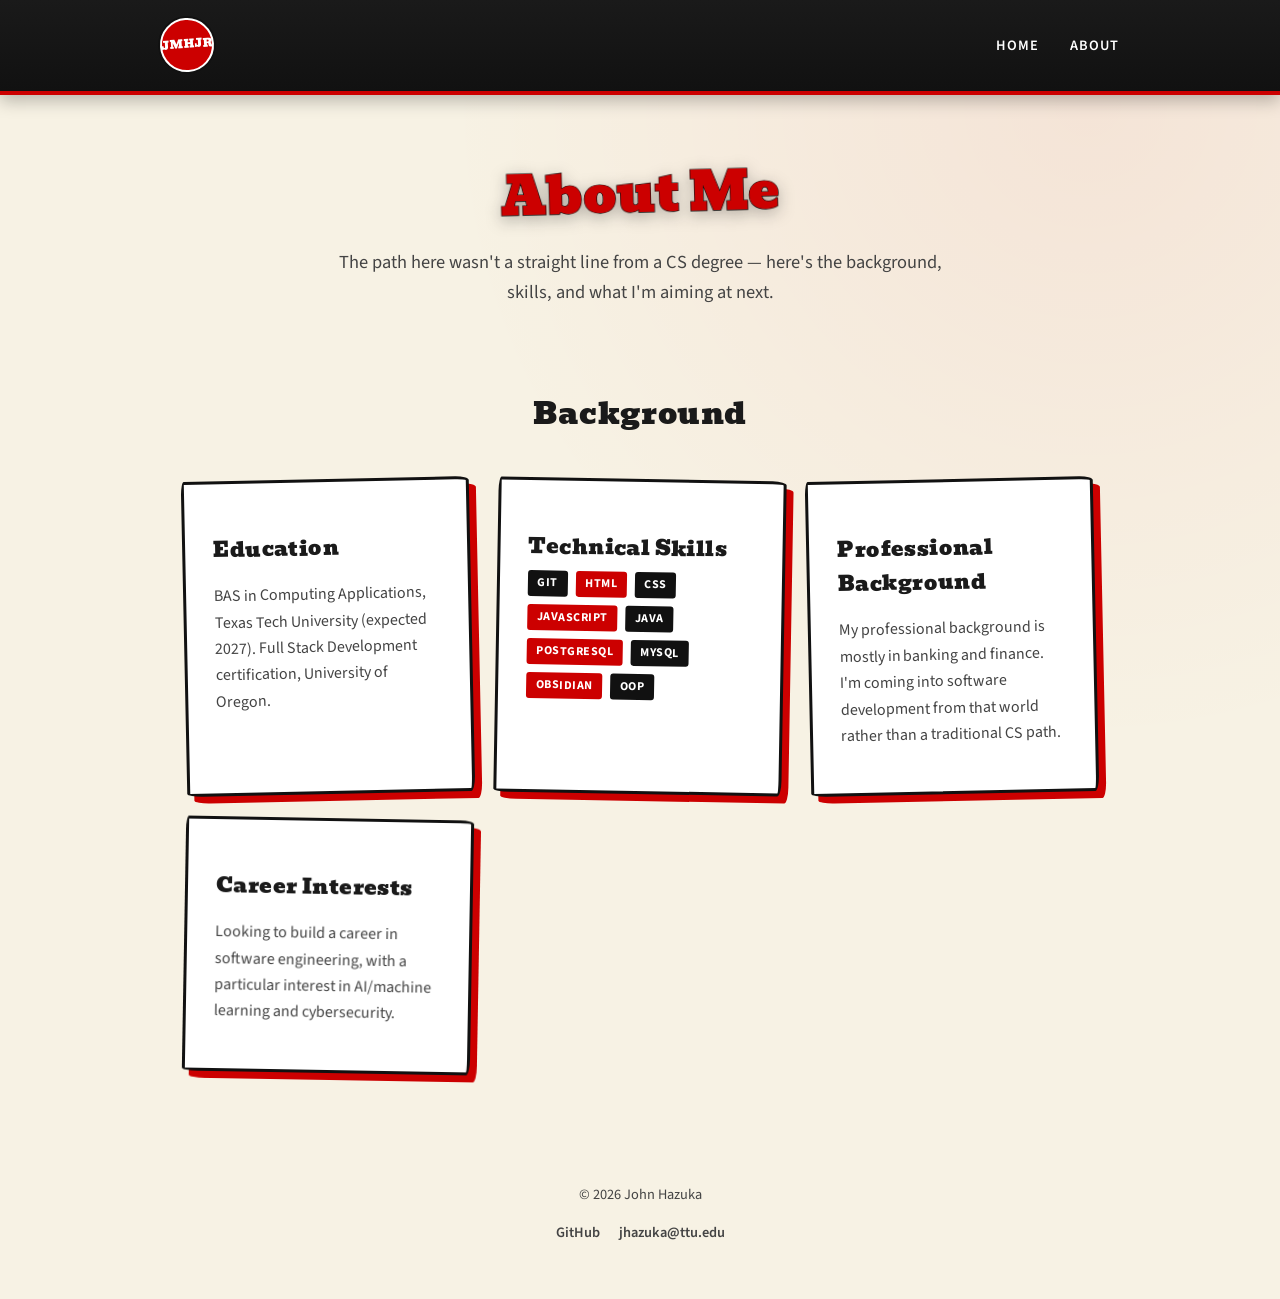
==== about.html @ 1c402051 "About Page- CSS About Page. CSS, Screen Sizes" ====
<!DOCTYPE html>
<html lang="en">
<head>
  <meta charset="UTF-8">
  <meta name="viewport" content="width=device-width, initial-scale=1.0">
  <meta name="description" content="About John Hazuka Jr. — education, technical skills, background, and career interests.">
  <link rel="icon" href="data:image/svg+xml,%3Csvg xmlns='http://www.w3.org/2000/svg' viewBox='0 0 100 100'%3E%3Ccircle cx='50' cy='50' r='46' fill='%23cc0000' stroke='%23111' stroke-width='6'/%3E%3Ctext x='50' y='64' font-family='Georgia, serif' font-size='48' font-weight='bold' fill='%23fff' text-anchor='middle'%3EJ%3C/text%3E%3C/svg%3E">
  <title>About — John Hazuka</title>
  <link rel="preconnect" href="https://fonts.googleapis.com">
  <link href="https://fonts.googleapis.com/css2?family=Bevan&family=Source+Sans+3:wght@400;600;700&display=swap" rel="stylesheet">
  <link rel="stylesheet" href="style.css">
</head>
<body>
  <header class="site-header">
    <div class="nav-inner">
      <a href="index.html" class="site-badge" aria-label="John Hazuka Jr. — home">JMHJR</a>
      <nav class="site-nav">
        <a href="index.html">Home</a>
        <a href="about.html" aria-current="page">About</a>
      </nav>
    </div>
  </header>

  <main>
    <section class="hero">
      <h1 data-text="About Me">About Me</h1>
      <p>The path here wasn't a straight line from a CS degree — here's the background, skills, and what I'm aiming at next.</p>
    </section>

    <section class="projects">
      <h2>Background</h2>

      <div class="project-grid">
        <article class="project-card">
          <h3>Education</h3>
          <p>BAS in Computing Applications, Texas Tech University (expected 2027). Full Stack Development certification, University of Oregon.</p>
        </article>

        <article class="project-card">
          <h3>Technical Skills</h3>
          <ul class="tag-list">
            <li>Git</li>
            <li>HTML</li>
            <li>CSS</li>
            <li>JavaScript</li>
            <li>Java</li>
            <li>PostgreSQL</li>
            <li>MySQL</li>
            <li>Obsidian</li>
            <li>OOP</li>
          </ul>
        </article>

        <article class="project-card">
          <h3>Professional Background</h3>
          <p>My professional background is mostly in banking and finance. I'm coming into software development from that world rather than a traditional CS path.</p>
        </article>

        <article class="project-card">
          <h3>Career Interests</h3>
          <p>Looking to build a career in software engineering, with a particular interest in AI/machine learning and cybersecurity.</p>
        </article>
      </div>
    </section>
  </main>

  <footer class="site-footer">
    <p>&copy; 2026 John Hazuka</p>
    <p class="footer-links">
      <a href="https://github.com/JohnHazukaJr" target="_blank" rel="noopener noreferrer">GitHub</a>
      <a href="mailto:jhazuka@ttu.edu">jhazuka@ttu.edu</a>
    </p>
  </footer>
</body>
</html>
---- style.css ----
:root {
  --red: #cc0000;
  --red-dark: #970000;
  --black: #111111;
  --white: #ffffff;
  --ink: #1a1a1a;
  --gray: #444444;
  --paper: #f7f2e4;

  --font-display: "Bevan", serif;
  --font-body: "Source Sans 3", system-ui, sans-serif;

  --space-md: 1.5rem;
  --space-lg: 2.5rem;
  --space-xl: 3.5rem;
}

* {
  box-sizing: border-box;
}

body {
  margin: 0;
  color: var(--ink);
  font-family: var(--font-body);
  line-height: 1.65;
  background-color: var(--paper);
  background-image: radial-gradient(circle at 85% 8%, rgba(204, 0, 0, 0.06), transparent 40%);
  -webkit-font-smoothing: antialiased;
  -moz-osx-font-smoothing: grayscale;
}

a {
  color: var(--red-dark);
}

a:hover {
  color: var(--red);
}

h1, h2, h3 {
  font-family: var(--font-display);
  font-weight: normal;
  letter-spacing: 0.02em;
}

.site-header {
  background: linear-gradient(180deg, #1a1a1a, var(--black));
  border-bottom: 4px solid var(--red);
  padding: 1.15rem 1.5rem;
  box-shadow: 0 6px 16px rgba(0, 0, 0, 0.25);
}

.nav-inner {
  max-width: 960px;
  margin: 0 auto;
  display: flex;
  justify-content: space-between;
  align-items: center;
  flex-wrap: wrap;
  gap: 0.75rem;
}

.site-badge {
  display: inline-flex;
  align-items: center;
  justify-content: center;
  width: 3.4rem;
  height: 3.4rem;
  border-radius: 50%;
  background: var(--red);
  border: 2px solid var(--white);
  box-shadow: 0 0 0 2px var(--black);
  color: var(--white);
  font-family: var(--font-display);
  font-size: 0.72rem;
  letter-spacing: 0.01em;
  line-height: 1;
  white-space: nowrap;
  text-decoration: none;
  text-transform: uppercase;
  transform: rotate(-4deg);
  transition: transform 0.2s ease-out, background-color 0.2s ease-out;
}

.site-badge:hover {
  color: var(--white);
  background: var(--red-dark);
  transform: rotate(0deg) scale(1.06);
}

.site-badge:focus-visible {
  outline: 2px solid var(--red);
  outline-offset: 4px;
}

.site-nav {
  display: flex;
  align-items: center;
}

.site-nav a {
  position: relative;
  color: var(--white);
  text-decoration: none;
  font-weight: 600;
  font-size: 0.9rem;
  letter-spacing: 0.06em;
  text-transform: uppercase;
  padding: 0.4rem 0.1rem;
  margin-left: 1.75rem;
}

.site-nav a::after {
  content: "";
  position: absolute;
  left: 0;
  bottom: 0;
  width: 100%;
  height: 2px;
  background: var(--red);
  transform: scaleX(0);
  transform-origin: left;
  transition: transform 0.2s ease-out;
}

.site-nav a:hover {
  color: var(--red);
}

.site-nav a:hover::after {
  transform: scaleX(1);
}

.site-nav a:focus-visible {
  outline: 2px solid var(--red);
  outline-offset: 4px;
  border-radius: 2px;
}

main {
  max-width: 960px;
  margin: 0 auto;
  padding: var(--space-xl) 1.5rem 4rem;
}

.hero {
  text-align: center;
  padding-bottom: var(--space-xl);
}

.hero h1 {
  position: relative;
  display: inline-block;
  font-size: clamp(2.25rem, 5vw + 1rem, 3.25rem);
  margin: 0 0 0.6rem;
  letter-spacing: -0.01em;
  color: var(--red);
  -webkit-text-stroke: 1.25px var(--black);
  paint-order: stroke fill;
  filter: drop-shadow(0 4px 8px rgba(17, 17, 17, 0.3));
  animation: stamp-in 0.45s both;
}

.hero h1::before {
  content: attr(data-text);
  position: absolute;
  inset: 0;
  z-index: -1;
  color: var(--black);
  -webkit-text-stroke: 0;
  text-shadow: none;
  opacity: 0;
  animation: burst-flash 0.4s ease-out 0.3s both;
}

@keyframes stamp-in {
  0% {
    opacity: 0;
    transform: scale(1.6) translateY(-30px) rotate(-1.5deg);
    animation-timing-function: cubic-bezier(0.55, 0, 1, 0.45);
  }
  70% {
    opacity: 1;
    transform: scale(0.95) translateY(2px) rotate(-1.5deg);
    animation-timing-function: ease-out;
  }
  100% {
    opacity: 1;
    transform: scale(1) translateY(0) rotate(-1.5deg);
  }
}

@keyframes burst-flash {
  0% { opacity: 0.55; transform: scale(1); }
  100% { opacity: 0; transform: scale(1.35); }
}

.hero p {
  color: var(--gray);
  font-size: 1.15rem;
  max-width: 38rem;
  margin: 0 auto;
}

.projects h2 {
  font-size: clamp(1.5rem, 2vw + 1rem, 1.9rem);
  text-align: center;
  margin-bottom: var(--space-lg);
}

.project-grid {
  display: grid;
  grid-template-columns: repeat(auto-fit, minmax(260px, 1fr));
  gap: var(--space-md);
}

.project-card {
  background: var(--white);
  border: 3px solid var(--black);
  border-radius: 3px 14px 4px 16px / 14px 4px 16px 3px;
  padding: 1.75rem;
  box-shadow: 7px 7px 0 var(--red);
  transition: transform 0.2s ease-out, box-shadow 0.2s ease-out;
  animation: card-pop 0.45s cubic-bezier(0.34, 1.56, 0.64, 1) both;
}

.project-card:nth-child(odd) {
  --rotate: -1.2deg;
}

.project-card:nth-child(even) {
  --rotate: 1deg;
}

.project-card:nth-child(1) { animation-delay: 0.45s; }
.project-card:nth-child(2) { animation-delay: 0.6s; }
.project-card:nth-child(3) { animation-delay: 0.75s; }
.project-card:nth-child(4) { animation-delay: 0.9s; }

@keyframes card-pop {
  0% { opacity: 0; transform: scale(0.7) rotate(-10deg); }
  60% { opacity: 1; transform: scale(1.05) rotate(calc(var(--rotate, 0deg) * -1)); }
  100% { opacity: 1; transform: scale(1) rotate(var(--rotate, 0deg)); }
}

.project-card:hover {
  transform: rotate(0deg) translateY(-4px) !important;
  box-shadow: 10px 10px 0 var(--red);
}

.project-card--soon {
  background: transparent;
  border-style: dashed;
  border-color: var(--gray);
  box-shadow: none;
}

.project-card--soon h3 {
  color: var(--gray);
}

.project-card--soon:hover {
  transform: rotate(var(--rotate, 0deg)) !important;
  box-shadow: none;
}

.project-card h3 {
  font-size: 1.3rem;
  margin-bottom: 0.4rem;
}

.project-card p {
  color: var(--gray);
  margin-bottom: 1rem;
}

.card-cta {
  display: inline-block;
  background: var(--black);
  color: var(--white);
  font-weight: 600;
  font-size: 0.85rem;
  text-decoration: none;
  text-transform: uppercase;
  letter-spacing: 0.03em;
  padding: 0.5rem 1rem;
  border-radius: 3px;
  transition: background-color 0.2s ease-out;
}

.card-cta:hover {
  background: var(--red);
  color: var(--white);
}

.card-cta:focus-visible {
  outline: 2px solid var(--red);
  outline-offset: 3px;
}

.tag-list {
  display: flex;
  flex-wrap: wrap;
  gap: 0.5rem;
  list-style: none;
  margin: 0 0 1.1rem;
  padding: 0;
}

.tag-list li {
  font-size: 0.75rem;
  font-weight: 700;
  letter-spacing: 0.04em;
  text-transform: uppercase;
  color: var(--white);
  background: var(--black);
  border-radius: 3px;
  padding: 0.2rem 0.6rem;
}

.tag-list li:nth-child(even) {
  background: var(--red);
}

.site-footer {
  text-align: center;
  color: var(--gray);
  font-size: 0.9rem;
  padding: 2rem 1rem 2.5rem;
}

.footer-links {
  margin-top: 0.4rem;
}

.footer-links a {
  color: var(--gray);
  font-weight: 600;
  text-decoration: none;
  margin: 0 0.5rem;
}

.footer-links a:hover {
  color: var(--red);
}

.footer-links a:focus-visible {
  outline: 2px solid var(--red);
  outline-offset: 3px;
}

@media (prefers-reduced-motion: reduce) {
  .hero h1,
  .project-card {
    animation: none;
    opacity: 1;
  }

  .hero h1 {
    transform: rotate(-1.5deg);
  }

  .hero h1::before {
    animation: none;
    opacity: 0;
  }

  .project-card {
    transform: rotate(var(--rotate, 0deg));
  }
}
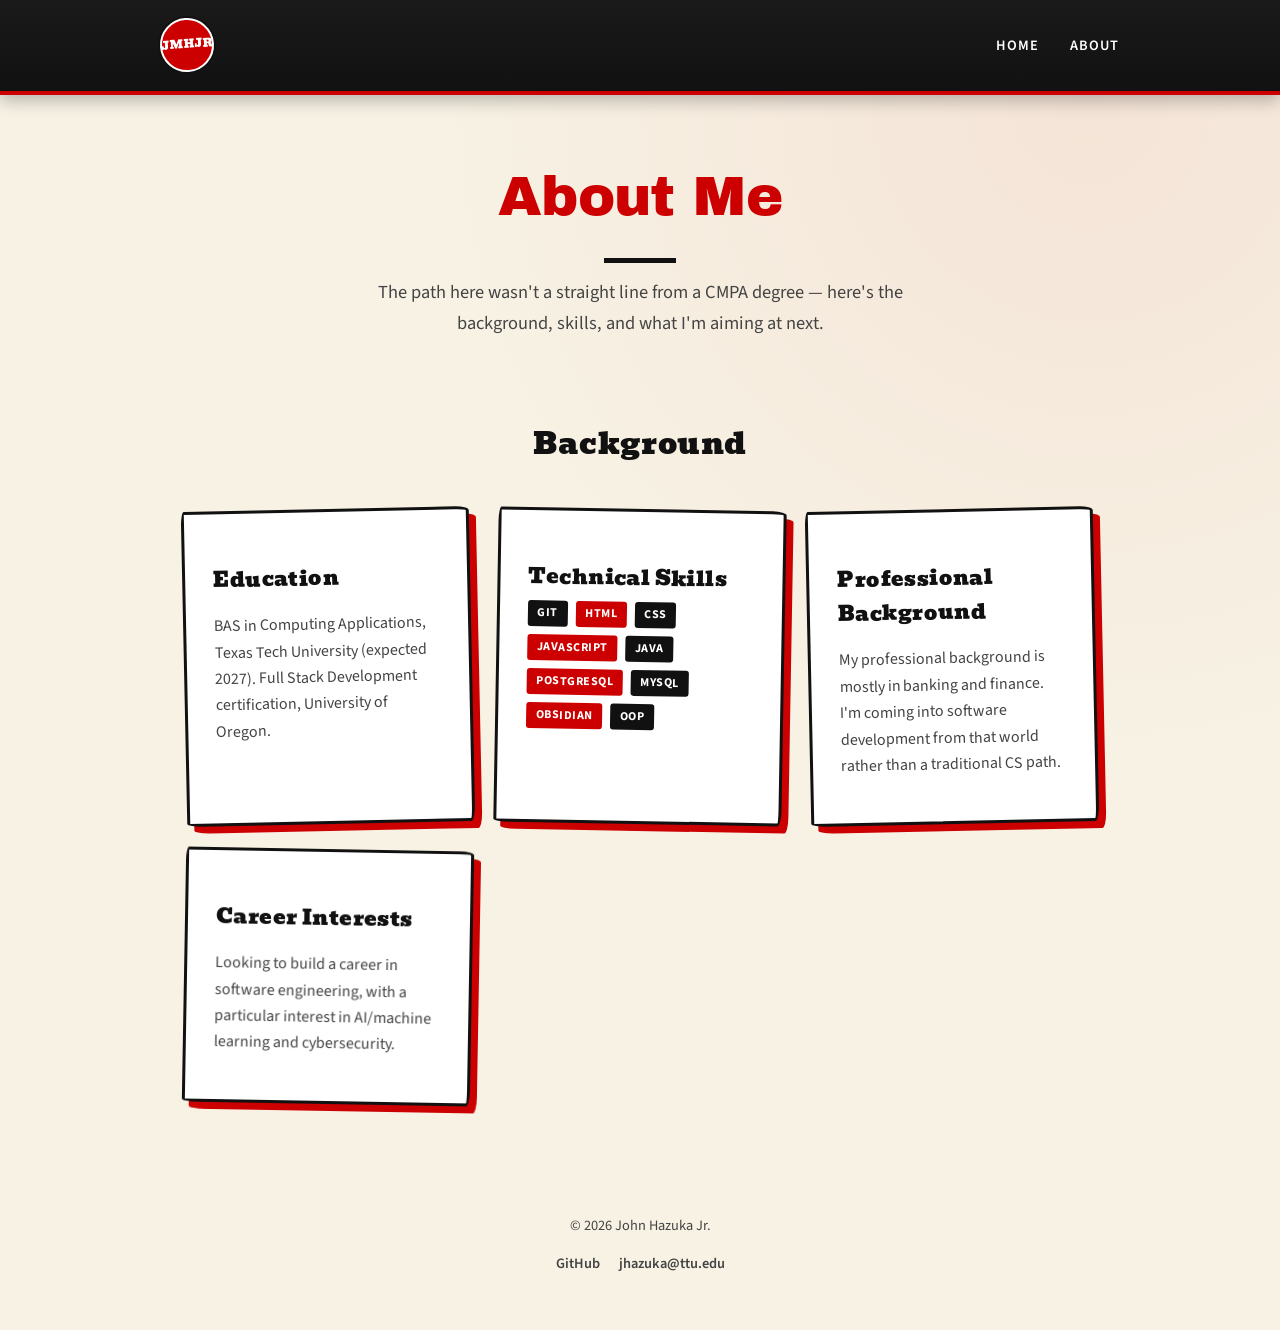
==== commit e8a1e786: "Hero header style changed" ====
--- a/about.html
+++ b/about.html
@@ -5,9 +5,9 @@
   <meta name="viewport" content="width=device-width, initial-scale=1.0">
   <meta name="description" content="About John Hazuka Jr. — education, technical skills, background, and career interests.">
   <link rel="icon" href="data:image/svg+xml,%3Csvg xmlns='http://www.w3.org/2000/svg' viewBox='0 0 100 100'%3E%3Ccircle cx='50' cy='50' r='46' fill='%23cc0000' stroke='%23111' stroke-width='6'/%3E%3Ctext x='50' y='64' font-family='Georgia, serif' font-size='48' font-weight='bold' fill='%23fff' text-anchor='middle'%3EJ%3C/text%3E%3C/svg%3E">
-  <title>About — John Hazuka</title>
+  <title>About — John Hazuka Jr.</title>
   <link rel="preconnect" href="https://fonts.googleapis.com">
-  <link href="https://fonts.googleapis.com/css2?family=Bevan&family=Source+Sans+3:wght@400;600;700&display=swap" rel="stylesheet">
+  <link href="https://fonts.googleapis.com/css2?family=Archivo+Black&family=Bevan&family=Source+Sans+3:wght@400;600;700&display=swap" rel="stylesheet">
   <link rel="stylesheet" href="style.css">
 </head>
 <body>
@@ -23,8 +23,8 @@
 
   <main>
     <section class="hero">
-      <h1 data-text="About Me">About Me</h1>
-      <p>The path here wasn't a straight line from a CS degree — here's the background, skills, and what I'm aiming at next.</p>
+      <h1>About Me</h1>
+      <p>The path here wasn't a straight line from a CMPA degree — here's the background, skills, and what I'm aiming at next.</p>
     </section>
 
     <section class="projects">
@@ -65,7 +65,7 @@
   </main>
 
   <footer class="site-footer">
-    <p>&copy; 2026 John Hazuka</p>
+    <p>&copy; 2026 John Hazuka Jr.</p>
     <p class="footer-links">
       <a href="https://github.com/JohnHazukaJr" target="_blank" rel="noopener noreferrer">GitHub</a>
       <a href="mailto:jhazuka@ttu.edu">jhazuka@ttu.edu</a>
--- a/style.css
+++ b/style.css
@@ -3,11 +3,11 @@
   --red-dark: #970000;
   --black: #111111;
   --white: #ffffff;
-  --ink: #1a1a1a;
   --gray: #444444;
   --paper: #f7f2e4;
 
   --font-display: "Bevan", serif;
+  --font-hero: "Archivo Black", sans-serif;
   --font-body: "Source Sans 3", system-ui, sans-serif;
 
   --space-md: 1.5rem;
@@ -21,7 +21,7 @@
 
 body {
   margin: 0;
-  color: var(--ink);
+  color: var(--black);
   font-family: var(--font-body);
   line-height: 1.65;
   background-color: var(--paper);
@@ -150,50 +150,33 @@
 }
 
 .hero h1 {
-  position: relative;
   display: inline-block;
-  font-size: clamp(2.25rem, 5vw + 1rem, 3.25rem);
-  margin: 0 0 0.6rem;
+  font-family: var(--font-hero);
+  font-size: clamp(2.25rem, 5vw + 1rem, 3.5rem);
   letter-spacing: -0.01em;
+  margin: 0 0 0.9rem;
   color: var(--red);
-  -webkit-text-stroke: 1.25px var(--black);
-  paint-order: stroke fill;
-  filter: drop-shadow(0 4px 8px rgba(17, 17, 17, 0.3));
-  animation: stamp-in 0.45s both;
-}
-
-.hero h1::before {
-  content: attr(data-text);
-  position: absolute;
-  inset: 0;
-  z-index: -1;
-  color: var(--black);
-  -webkit-text-stroke: 0;
-  text-shadow: none;
-  opacity: 0;
-  animation: burst-flash 0.4s ease-out 0.3s both;
-}
-
-@keyframes stamp-in {
-  0% {
+  animation: hero-in 0.5s ease-out both;
+}
+
+.hero h1::after {
+  content: "";
+  display: block;
+  width: 4.5rem;
+  height: 5px;
+  margin: 0.9rem auto 0;
+  background: var(--black);
+}
+
+@keyframes hero-in {
+  from {
     opacity: 0;
-    transform: scale(1.6) translateY(-30px) rotate(-1.5deg);
-    animation-timing-function: cubic-bezier(0.55, 0, 1, 0.45);
+    transform: translateY(14px);
   }
-  70% {
+  to {
     opacity: 1;
-    transform: scale(0.95) translateY(2px) rotate(-1.5deg);
-    animation-timing-function: ease-out;
+    transform: translateY(0);
   }
-  100% {
-    opacity: 1;
-    transform: scale(1) translateY(0) rotate(-1.5deg);
-  }
-}
-
-@keyframes burst-flash {
-  0% { opacity: 0.55; transform: scale(1); }
-  100% { opacity: 0; transform: scale(1.35); }
 }
 
 .hero p {
@@ -244,25 +227,11 @@
   100% { opacity: 1; transform: scale(1) rotate(var(--rotate, 0deg)); }
 }
 
+/* !important needed: a filled keyframe animation outranks a plain hover
+   rule in the cascade, so hover's transform wouldn't otherwise win */
 .project-card:hover {
   transform: rotate(0deg) translateY(-4px) !important;
   box-shadow: 10px 10px 0 var(--red);
-}
-
-.project-card--soon {
-  background: transparent;
-  border-style: dashed;
-  border-color: var(--gray);
-  box-shadow: none;
-}
-
-.project-card--soon h3 {
-  color: var(--gray);
-}
-
-.project-card--soon:hover {
-  transform: rotate(var(--rotate, 0deg)) !important;
-  box-shadow: none;
 }
 
 .project-card h3 {
@@ -357,15 +326,6 @@
     opacity: 1;
   }
 
-  .hero h1 {
-    transform: rotate(-1.5deg);
-  }
-
-  .hero h1::before {
-    animation: none;
-    opacity: 0;
-  }
-
   .project-card {
     transform: rotate(var(--rotate, 0deg));
   }
